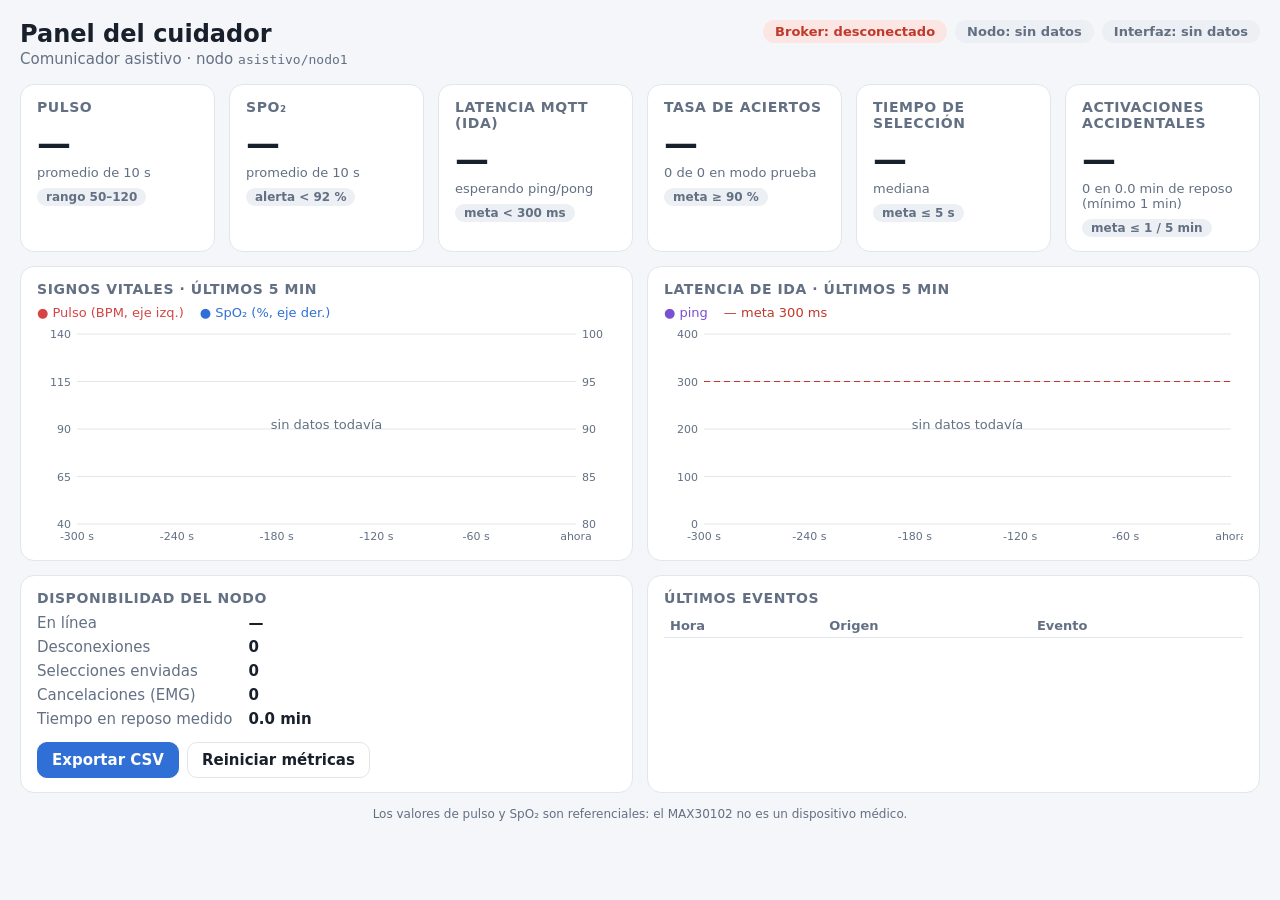
==== laptop/dashboard/index.html @ 08f50db5 "repo: dashboard dentro de laptop/ y README al día - dashboard/ pasa a laptop/dashboard/, junto a la " ====
<!doctype html>
<html lang="es">
<head>
  <meta charset="utf-8">
  <meta name="viewport" content="width=device-width, initial-scale=1">
  <title>Panel del cuidador</title>
  <link rel="stylesheet" href="dashboard.css">
</head>
<body>
  <header class="cabecera">
    <div>
      <h1>Panel del cuidador</h1>
      <p class="sub">Comunicador asistivo · nodo <code id="nombre-nodo"></code></p>
    </div>
    <div class="estados">
      <span id="p-broker" class="pastilla mal">Broker: desconectado</span>
      <span id="p-nodo" class="pastilla">Nodo: sin datos</span>
      <span id="p-interfaz" class="pastilla">Interfaz: sin datos</span>
      <span id="p-luz" class="pastilla oculto">Luz: —</span>
    </div>
  </header>

  <div id="alerta" class="alerta oculto" role="alert"></div>

  <section class="kpis">
    <article class="kpi" id="k-bpm">
      <h2>Pulso</h2><p class="valor">—</p><p class="detalle">promedio de 10 s</p><span class="meta"></span>
    </article>
    <article class="kpi" id="k-spo2">
      <h2>SpO₂</h2><p class="valor">—</p><p class="detalle">promedio de 10 s</p><span class="meta"></span>
    </article>
    <article class="kpi" id="k-latencia">
      <h2>Latencia MQTT (ida)</h2><p class="valor">—</p><p class="detalle">mediana de los últimos 30 ping</p><span class="meta"></span>
    </article>
    <article class="kpi" id="k-aciertos">
      <h2>Tasa de aciertos</h2><p class="valor">—</p><p class="detalle">selecciones en modo prueba</p><span class="meta"></span>
    </article>
    <article class="kpi" id="k-tsel">
      <h2>Tiempo de selección</h2><p class="valor">—</p><p class="detalle">mediana</p><span class="meta"></span>
    </article>
    <article class="kpi" id="k-accidentales">
      <h2>Activaciones accidentales</h2><p class="valor">—</p><p class="detalle">por cada 5 min en reposo</p><span class="meta"></span>
    </article>
  </section>

  <section class="graficos">
    <article class="tarjeta">
      <h2>Signos vitales · últimos 5 min</h2>
      <div class="leyenda"><span class="c-bpm">● Pulso (BPM, eje izq.)</span><span class="c-spo2">● SpO₂ (%, eje der.)</span></div>
      <canvas id="g-vitales"></canvas>
    </article>
    <article class="tarjeta">
      <h2>Latencia de ida · últimos 5 min</h2>
      <div class="leyenda"><span class="c-lat">● ping</span><span class="c-meta">— meta 300 ms</span></div>
      <canvas id="g-latencia"></canvas>
    </article>
  </section>

  <section class="tablas">
    <article class="tarjeta">
      <h2>Disponibilidad del nodo</h2>
      <dl class="datos">
        <dt>En línea</dt><dd id="d-disponibilidad">—</dd>
        <dt>Desconexiones</dt><dd id="d-caidas">0</dd>
        <dt>Selecciones enviadas</dt><dd id="d-enviadas">0</dd>
        <dt>Cancelaciones (EMG)</dt><dd id="d-cancelaciones">0</dd>
        <dt>Tiempo en reposo medido</dt><dd id="d-reposo">0 min</dd>
      </dl>
      <div class="botones">
        <button id="b-csv">Exportar CSV</button>
        <button id="b-reiniciar" class="secundario">Reiniciar métricas</button>
      </div>
    </article>
    <article class="tarjeta registro">
      <h2>Últimos eventos</h2>
      <table>
        <thead><tr><th>Hora</th><th>Origen</th><th>Evento</th></tr></thead>
        <tbody id="t-eventos"></tbody>
      </table>
    </article>
  </section>

  <footer class="pie">Los valores de pulso y SpO₂ son referenciales: el MAX30102 no es un dispositivo médico.</footer>

  <script src="../web/config.js"></script>
  <script src="../web/mqtt-ws.js"></script>
  <script src="graficos.js"></script>
  <script src="dashboard.js"></script>
</body>
</html>
---- laptop/dashboard/dashboard.css ----
:root {
  --fondo: #f4f6f9;
  --tarjeta: #ffffff;
  --texto: #18202b;
  --tenue: #637083;
  --linea: #e1e6ed;
  --bien: #1e8e4f;
  --bien-fondo: #e3f5ea;
  --mal: #c0392b;
  --mal-fondo: #fbe6e3;
  --neutro-fondo: #eceff3;
  --bpm: #d64545;
  --spo2: #2f6fd6;
  --lat: #7a4fd0;
}
@media (prefers-color-scheme: dark) {
  :root {
    --fondo: #0f141a; --tarjeta: #18202a; --texto: #e8edf3; --tenue: #93a1b3; --linea: #2a3542;
    --bien: #5fd394; --bien-fondo: #173326; --mal: #ff8a7a; --mal-fondo: #3d1d1a; --neutro-fondo: #222c38;
    --bpm: #ff7676; --spo2: #6ea2ff; --lat: #b18cff;
  }
}
* { box-sizing: border-box; }
body {
  margin: 0; padding: 20px; background: var(--fondo); color: var(--texto);
  font-family: "Inter", "Noto Sans", system-ui, sans-serif; font-size: 15px;
}
h1 { margin: 0; font-size: 24px; }
h2 { margin: 0 0 8px; font-size: 14px; font-weight: 600; color: var(--tenue); text-transform: uppercase; letter-spacing: .04em; }
.sub { margin: 2px 0 0; color: var(--tenue); }
code { font-size: 13px; }
.oculto { display: none !important; }

.cabecera { display: flex; justify-content: space-between; align-items: flex-start; gap: 16px; flex-wrap: wrap; margin-bottom: 16px; }
.estados { display: flex; gap: 8px; flex-wrap: wrap; }
.pastilla { padding: 4px 12px; border-radius: 999px; background: var(--neutro-fondo); color: var(--tenue); font-size: 13px; font-weight: 600; }
.pastilla.bien { background: var(--bien-fondo); color: var(--bien); }
.pastilla.mal { background: var(--mal-fondo); color: var(--mal); }

.alerta { margin-bottom: 16px; padding: 14px 18px; border-radius: 12px; background: var(--mal); color: #fff; font-size: 18px; font-weight: 700; }

.kpis { display: grid; grid-template-columns: repeat(auto-fit, minmax(190px, 1fr)); gap: 14px; margin-bottom: 14px; }
.kpi { position: relative; background: var(--tarjeta); border: 1px solid var(--linea); border-radius: 14px; padding: 14px 16px; }
.kpi .valor { margin: 2px 0; font-size: 34px; font-weight: 700; font-variant-numeric: tabular-nums; }
.kpi .valor small { font-size: 16px; font-weight: 600; color: var(--tenue); }
.kpi .detalle { margin: 0; color: var(--tenue); font-size: 13px; }
.kpi .meta { display: inline-block; margin-top: 8px; padding: 2px 9px; border-radius: 999px; font-size: 12px; font-weight: 600; background: var(--neutro-fondo); color: var(--tenue); }
.kpi .meta.bien { background: var(--bien-fondo); color: var(--bien); }
.kpi .meta.mal { background: var(--mal-fondo); color: var(--mal); }
.kpi.alerta-kpi { border-color: var(--mal); box-shadow: 0 0 0 2px var(--mal) inset; }

.graficos, .tablas { display: grid; grid-template-columns: repeat(auto-fit, minmax(380px, 1fr)); gap: 14px; margin-bottom: 14px; }
.tarjeta { background: var(--tarjeta); border: 1px solid var(--linea); border-radius: 14px; padding: 14px 16px; min-width: 0; }
canvas { width: 100%; height: 220px; display: block; }
.leyenda { display: flex; gap: 16px; font-size: 13px; color: var(--tenue); margin-bottom: 6px; }
.c-bpm { color: var(--bpm); } .c-spo2 { color: var(--spo2); } .c-lat { color: var(--lat); } .c-meta { color: var(--mal); }

.datos { display: grid; grid-template-columns: auto 1fr; gap: 6px 16px; margin: 0 0 14px; }
.datos dt { color: var(--tenue); }
.datos dd { margin: 0; font-weight: 600; font-variant-numeric: tabular-nums; }
.botones { display: flex; gap: 8px; flex-wrap: wrap; }
button { font: inherit; font-weight: 600; padding: 8px 14px; border-radius: 10px; border: 1px solid var(--spo2); background: var(--spo2); color: #fff; cursor: pointer; }
button.secundario { background: transparent; color: var(--texto); border-color: var(--linea); }

.registro { max-height: 330px; overflow: auto; }
table { width: 100%; border-collapse: collapse; font-size: 13px; }
th { text-align: left; color: var(--tenue); font-weight: 600; border-bottom: 1px solid var(--linea); padding: 4px 6px; position: sticky; top: 0; background: var(--tarjeta); }
td { border-bottom: 1px solid var(--linea); padding: 4px 6px; font-variant-numeric: tabular-nums; }
.pie { color: var(--tenue); font-size: 12px; text-align: center; margin-top: 6px; }

@media (max-width: 520px) {
  body { padding: 12px; }
  .graficos, .tablas { grid-template-columns: 1fr; }
}
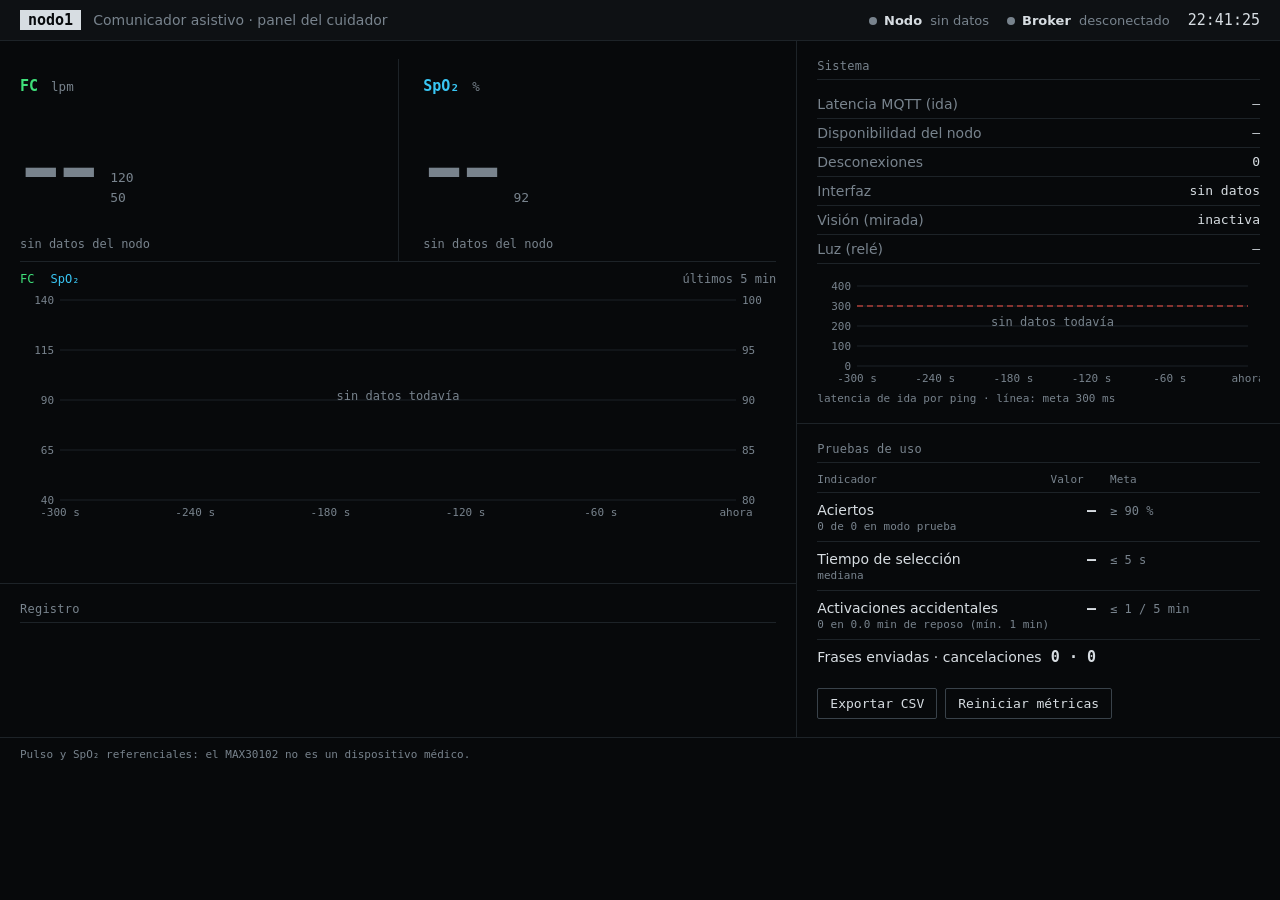
==== commit af049fd5: "Merge paso6-interfaz-dashboard: mirada.py de Angel sobre la estructura nueva - Se usa laptop/vision/" ====
--- a/laptop/dashboard/index.html
+++ b/laptop/dashboard/index.html
@@ -7,80 +7,80 @@
   <link rel="stylesheet" href="dashboard.css">
 </head>
 <body>
-  <header class="cabecera">
-    <div>
-      <h1>Panel del cuidador</h1>
-      <p class="sub">Comunicador asistivo · nodo <code id="nombre-nodo"></code></p>
+  <header class="barra">
+    <div class="marca">
+      <span class="cama" id="nombre-nodo">nodo1</span>
+      <span class="titulo">Comunicador asistivo · panel del cuidador</span>
     </div>
     <div class="estados">
-      <span id="p-broker" class="pastilla mal">Broker: desconectado</span>
-      <span id="p-nodo" class="pastilla">Nodo: sin datos</span>
-      <span id="p-interfaz" class="pastilla">Interfaz: sin datos</span>
-      <span id="p-luz" class="pastilla oculto">Luz: —</span>
+      <span id="s-nodo" class="estado"><i></i><b>Nodo</b> sin datos</span>
+      <span id="s-broker" class="estado"><i></i><b>Broker</b> desconectado</span>
+      <span id="s-reloj" class="reloj">--:--:--</span>
     </div>
   </header>
 
-  <div id="alerta" class="alerta oculto" role="alert"></div>
+  <div id="alerta" class="alarma oculto" role="alert"></div>
 
-  <section class="kpis">
-    <article class="kpi" id="k-bpm">
-      <h2>Pulso</h2><p class="valor">—</p><p class="detalle">promedio de 10 s</p><span class="meta"></span>
-    </article>
-    <article class="kpi" id="k-spo2">
-      <h2>SpO₂</h2><p class="valor">—</p><p class="detalle">promedio de 10 s</p><span class="meta"></span>
-    </article>
-    <article class="kpi" id="k-latencia">
-      <h2>Latencia MQTT (ida)</h2><p class="valor">—</p><p class="detalle">mediana de los últimos 30 ping</p><span class="meta"></span>
-    </article>
-    <article class="kpi" id="k-aciertos">
-      <h2>Tasa de aciertos</h2><p class="valor">—</p><p class="detalle">selecciones en modo prueba</p><span class="meta"></span>
-    </article>
-    <article class="kpi" id="k-tsel">
-      <h2>Tiempo de selección</h2><p class="valor">—</p><p class="detalle">mediana</p><span class="meta"></span>
-    </article>
-    <article class="kpi" id="k-accidentales">
-      <h2>Activaciones accidentales</h2><p class="valor">—</p><p class="detalle">por cada 5 min en reposo</p><span class="meta"></span>
-    </article>
-  </section>
+  <main class="rejilla">
+    <section class="monitor" aria-label="Signos vitales">
+      <div class="param fc" id="p-bpm">
+        <div class="etq">FC <small>lpm</small></div>
+        <div class="num" id="v-bpm">--</div>
+        <div class="lim" id="l-bpm"></div>
+        <div class="pie-param" id="d-bpm">promedio de 10 s</div>
+      </div>
+      <div class="param spo2" id="p-spo2">
+        <div class="etq">SpO₂ <small>%</small></div>
+        <div class="num" id="v-spo2">--</div>
+        <div class="lim" id="l-spo2"></div>
+        <div class="pie-param" id="d-spo2">promedio de 10 s</div>
+      </div>
+      <div class="traza">
+        <div class="traza-cab"><span class="c-fc">FC</span><span class="c-spo2">SpO₂</span><span>últimos 5 min</span></div>
+        <canvas id="g-vitales"></canvas>
+      </div>
+    </section>
 
-  <section class="graficos">
-    <article class="tarjeta">
-      <h2>Signos vitales · últimos 5 min</h2>
-      <div class="leyenda"><span class="c-bpm">● Pulso (BPM, eje izq.)</span><span class="c-spo2">● SpO₂ (%, eje der.)</span></div>
-      <canvas id="g-vitales"></canvas>
-    </article>
-    <article class="tarjeta">
-      <h2>Latencia de ida · últimos 5 min</h2>
-      <div class="leyenda"><span class="c-lat">● ping</span><span class="c-meta">— meta 300 ms</span></div>
-      <canvas id="g-latencia"></canvas>
-    </article>
-  </section>
+    <aside class="lateral">
+      <section>
+        <h2>Sistema</h2>
+        <dl class="ficha">
+          <dt>Latencia MQTT (ida)</dt><dd id="m-latencia">—</dd>
+          <dt>Disponibilidad del nodo</dt><dd id="m-disp">—</dd>
+          <dt>Desconexiones</dt><dd id="m-caidas">0</dd>
+          <dt>Interfaz</dt><dd id="m-modo">—</dd>
+          <dt>Visión (mirada)</dt><dd id="m-vision">—</dd>
+          <dt>Luz (relé)</dt><dd id="m-luz">—</dd>
+        </dl>
+        <canvas id="g-latencia"></canvas>
+        <p class="leyenda-lat">latencia de ida por ping · línea: meta 300 ms</p>
+      </section>
 
-  <section class="tablas">
-    <article class="tarjeta">
-      <h2>Disponibilidad del nodo</h2>
-      <dl class="datos">
-        <dt>En línea</dt><dd id="d-disponibilidad">—</dd>
-        <dt>Desconexiones</dt><dd id="d-caidas">0</dd>
-        <dt>Selecciones enviadas</dt><dd id="d-enviadas">0</dd>
-        <dt>Cancelaciones (EMG)</dt><dd id="d-cancelaciones">0</dd>
-        <dt>Tiempo en reposo medido</dt><dd id="d-reposo">0 min</dd>
-      </dl>
-      <div class="botones">
-        <button id="b-csv">Exportar CSV</button>
-        <button id="b-reiniciar" class="secundario">Reiniciar métricas</button>
-      </div>
-    </article>
-    <article class="tarjeta registro">
-      <h2>Últimos eventos</h2>
-      <table>
-        <thead><tr><th>Hora</th><th>Origen</th><th>Evento</th></tr></thead>
-        <tbody id="t-eventos"></tbody>
-      </table>
-    </article>
-  </section>
+      <section>
+        <h2>Pruebas de uso</h2>
+        <table class="metas">
+          <thead><tr><th>Indicador</th><th>Valor</th><th>Meta</th><th></th></tr></thead>
+          <tbody>
+            <tr id="r-aciertos"><td>Aciertos <span class="det"></span></td><td class="val">—</td><td>≥ 90 %</td><td class="ok"></td></tr>
+            <tr id="r-tsel"><td>Tiempo de selección <span class="det"></span></td><td class="val">—</td><td>≤ 5 s</td><td class="ok"></td></tr>
+            <tr id="r-accidentales"><td>Activaciones accidentales <span class="det"></span></td><td class="val">—</td><td>≤ 1 / 5 min</td><td class="ok"></td></tr>
+            <tr id="r-enviadas"><td>Frases enviadas · cancelaciones</td><td class="val">0 · 0</td><td></td><td></td></tr>
+          </tbody>
+        </table>
+        <div class="acciones">
+          <button id="b-csv">Exportar CSV</button>
+          <button id="b-reiniciar">Reiniciar métricas</button>
+        </div>
+      </section>
+    </aside>
 
-  <footer class="pie">Los valores de pulso y SpO₂ son referenciales: el MAX30102 no es un dispositivo médico.</footer>
+    <section class="registro">
+      <h2>Registro</h2>
+      <pre id="t-eventos"></pre>
+    </section>
+  </main>
+
+  <footer class="nota">Pulso y SpO₂ referenciales: el MAX30102 no es un dispositivo médico.</footer>
 
   <script src="../web/config.js"></script>
   <script src="../web/mqtt-ws.js"></script>
--- a/laptop/dashboard/dashboard.css
+++ b/laptop/dashboard/dashboard.css
@@ -1,74 +1,135 @@
+/* Panel del cuidador con el aspecto de un monitor de paciente: fondo negro, FC en verde,
+   SpO₂ en cian, alarmas en rojo/ámbar; la parte técnica como ficha, tabla y log. */
 :root {
-  --fondo: #f4f6f9;
-  --tarjeta: #ffffff;
-  --texto: #18202b;
-  --tenue: #637083;
-  --linea: #e1e6ed;
-  --bien: #1e8e4f;
-  --bien-fondo: #e3f5ea;
-  --mal: #c0392b;
-  --mal-fondo: #fbe6e3;
-  --neutro-fondo: #eceff3;
-  --bpm: #d64545;
-  --spo2: #2f6fd6;
-  --lat: #7a4fd0;
-}
-@media (prefers-color-scheme: dark) {
-  :root {
-    --fondo: #0f141a; --tarjeta: #18202a; --texto: #e8edf3; --tenue: #93a1b3; --linea: #2a3542;
-    --bien: #5fd394; --bien-fondo: #173326; --mal: #ff8a7a; --mal-fondo: #3d1d1a; --neutro-fondo: #222c38;
-    --bpm: #ff7676; --spo2: #6ea2ff; --lat: #b18cff;
-  }
+  --fondo: #07090b;
+  --panel: #0e1114;
+  --linea: #1d2328;
+  --texto: #d7dde2;
+  --tenue: #78838d;
+  --fc: #3fe07a;
+  --spo2: #39c6f4;
+  --lat: #c9a7ff;
+  --mal: #ff5247;
+  --ambar: #ffb23e;
+  --bien: #3fe07a;
+  --mono: "JetBrainsMono NFM", "JetBrains Mono", "DejaVu Sans Mono", monospace;
+  --sans: "Inter", "Noto Sans", system-ui, sans-serif;
+  /* graficos.js lee estas dos */
+  --bpm: var(--fc);
 }
 * { box-sizing: border-box; }
-body {
-  margin: 0; padding: 20px; background: var(--fondo); color: var(--texto);
-  font-family: "Inter", "Noto Sans", system-ui, sans-serif; font-size: 15px;
+html { background: var(--fondo); }
+body { margin: 0; color: var(--texto); font-family: var(--sans); font-size: 14px; background: var(--fondo); }
+.oculto { display: none !important; }
+h2 {
+  margin: 0 0 10px; padding-bottom: 6px; border-bottom: 1px solid var(--linea);
+  font: 500 12px var(--mono); color: var(--tenue); letter-spacing: .02em;
 }
-h1 { margin: 0; font-size: 24px; }
-h2 { margin: 0 0 8px; font-size: 14px; font-weight: 600; color: var(--tenue); text-transform: uppercase; letter-spacing: .04em; }
-.sub { margin: 2px 0 0; color: var(--tenue); }
-code { font-size: 13px; }
-.oculto { display: none !important; }
 
-.cabecera { display: flex; justify-content: space-between; align-items: flex-start; gap: 16px; flex-wrap: wrap; margin-bottom: 16px; }
-.estados { display: flex; gap: 8px; flex-wrap: wrap; }
-.pastilla { padding: 4px 12px; border-radius: 999px; background: var(--neutro-fondo); color: var(--tenue); font-size: 13px; font-weight: 600; }
-.pastilla.bien { background: var(--bien-fondo); color: var(--bien); }
-.pastilla.mal { background: var(--mal-fondo); color: var(--mal); }
+/* ---- barra superior ---- */
+.barra {
+  display: flex; justify-content: space-between; align-items: center; gap: 16px; flex-wrap: wrap;
+  padding: 10px 20px; border-bottom: 1px solid var(--linea); background: var(--panel);
+}
+.marca { display: flex; align-items: baseline; gap: 12px; }
+.cama { font: 700 15px var(--mono); color: var(--fondo); background: var(--texto); padding: 1px 8px; }
+.titulo { color: var(--tenue); }
+.estados { display: flex; align-items: center; gap: 18px; font-size: 13px; color: var(--tenue); }
+.estado b { color: var(--texto); font-weight: 600; margin-right: 4px; }
+.estado i { display: inline-block; width: 8px; height: 8px; border-radius: 50%; background: var(--tenue); margin-right: 7px; }
+.estado.bien i { background: var(--bien); box-shadow: 0 0 6px var(--bien); }
+.estado.mal i { background: var(--mal); }
+.estado.mal { color: var(--mal); }
+.reloj { font: 500 15px var(--mono); color: var(--texto); }
 
-.alerta { margin-bottom: 16px; padding: 14px 18px; border-radius: 12px; background: var(--mal); color: #fff; font-size: 18px; font-weight: 700; }
+.alarma {
+  padding: 10px 20px; font: 700 16px var(--sans); color: #fff; background: var(--mal);
+  animation: alarma 1s steps(2) infinite;
+}
+@keyframes alarma { 50% { background: #8f1d17; } }
 
-.kpis { display: grid; grid-template-columns: repeat(auto-fit, minmax(190px, 1fr)); gap: 14px; margin-bottom: 14px; }
-.kpi { position: relative; background: var(--tarjeta); border: 1px solid var(--linea); border-radius: 14px; padding: 14px 16px; }
-.kpi .valor { margin: 2px 0; font-size: 34px; font-weight: 700; font-variant-numeric: tabular-nums; }
-.kpi .valor small { font-size: 16px; font-weight: 600; color: var(--tenue); }
-.kpi .detalle { margin: 0; color: var(--tenue); font-size: 13px; }
-.kpi .meta { display: inline-block; margin-top: 8px; padding: 2px 9px; border-radius: 999px; font-size: 12px; font-weight: 600; background: var(--neutro-fondo); color: var(--tenue); }
-.kpi .meta.bien { background: var(--bien-fondo); color: var(--bien); }
-.kpi .meta.mal { background: var(--mal-fondo); color: var(--mal); }
-.kpi.alerta-kpi { border-color: var(--mal); box-shadow: 0 0 0 2px var(--mal) inset; }
+/* ---- distribución ---- */
+.rejilla {
+  display: grid; gap: 1px; background: var(--linea);
+  grid-template-columns: minmax(0, 1.65fr) minmax(320px, 1fr);
+  grid-template-areas: "monitor lateral" "registro lateral";
+}
+.monitor { grid-area: monitor; }
+.lateral { grid-area: lateral; }
+.registro { grid-area: registro; }
+.monitor, .lateral > section, .registro { background: var(--fondo); padding: 18px 20px; }
+.lateral { display: flex; flex-direction: column; gap: 1px; background: var(--linea); }
+.lateral > section:last-child { flex: 1; }
 
-.graficos, .tablas { display: grid; grid-template-columns: repeat(auto-fit, minmax(380px, 1fr)); gap: 14px; margin-bottom: 14px; }
-.tarjeta { background: var(--tarjeta); border: 1px solid var(--linea); border-radius: 14px; padding: 14px 16px; min-width: 0; }
-canvas { width: 100%; height: 220px; display: block; }
-.leyenda { display: flex; gap: 16px; font-size: 13px; color: var(--tenue); margin-bottom: 6px; }
-.c-bpm { color: var(--bpm); } .c-spo2 { color: var(--spo2); } .c-lat { color: var(--lat); } .c-meta { color: var(--mal); }
+/* ---- parámetros del monitor ---- */
+.rejilla > *, .lateral > section { min-width: 0; }
+.monitor { display: grid; grid-template-columns: 1fr 1fr; gap: 0; }
+.param { position: relative; display: grid; grid-template-columns: auto 1fr; column-gap: 14px; align-items: end; padding: 4px 0 10px; }
+.param.spo2 { border-left: 1px solid var(--linea); padding-left: 24px; }
+.param .etq { grid-column: 1 / -1; font: 600 15px var(--mono); }
+.param .etq small { font-weight: 400; color: var(--tenue); margin-left: 4px; }
+.param .num { font: 300 clamp(72px, 9vw, 132px)/0.95 var(--sans); font-variant-numeric: tabular-nums; letter-spacing: -0.03em; }
+.param .lim { font: 500 13px/1.5 var(--mono); color: var(--tenue); text-align: left; padding-bottom: 12px; }
+.param .pie-param { grid-column: 1 / -1; font: 12px var(--mono); color: var(--tenue); margin-top: 4px; }
+.fc .etq, .fc .num { color: var(--fc); }
+.spo2 .etq, .spo2 .num { color: var(--spo2); }
+.param.alarma-param .num { animation: alarma-num 1s steps(2) infinite; }
+@keyframes alarma-num { 50% { color: var(--mal); } }
+.param.sin-dato .num { color: var(--tenue); }
 
-.datos { display: grid; grid-template-columns: auto 1fr; gap: 6px 16px; margin: 0 0 14px; }
-.datos dt { color: var(--tenue); }
-.datos dd { margin: 0; font-weight: 600; font-variant-numeric: tabular-nums; }
-.botones { display: flex; gap: 8px; flex-wrap: wrap; }
-button { font: inherit; font-weight: 600; padding: 8px 14px; border-radius: 10px; border: 1px solid var(--spo2); background: var(--spo2); color: #fff; cursor: pointer; }
-button.secundario { background: transparent; color: var(--texto); border-color: var(--linea); }
+.traza { grid-column: 1 / -1; border-top: 1px solid var(--linea); padding-top: 10px; }
+.traza-cab { display: flex; gap: 16px; font: 12px var(--mono); color: var(--tenue); margin-bottom: 6px; }
+.traza-cab span:last-child { margin-left: auto; }
+.c-fc { color: var(--fc); } .c-spo2 { color: var(--spo2); }
+#g-vitales { width: 100%; height: 230px; display: block; }
 
-.registro { max-height: 330px; overflow: auto; }
-table { width: 100%; border-collapse: collapse; font-size: 13px; }
-th { text-align: left; color: var(--tenue); font-weight: 600; border-bottom: 1px solid var(--linea); padding: 4px 6px; position: sticky; top: 0; background: var(--tarjeta); }
-td { border-bottom: 1px solid var(--linea); padding: 4px 6px; font-variant-numeric: tabular-nums; }
-.pie { color: var(--tenue); font-size: 12px; text-align: center; margin-top: 6px; }
+/* ---- ficha y tabla ---- */
+.ficha { display: grid; grid-template-columns: 1fr auto; margin: 0 0 14px; }
+.ficha dt, .ficha dd { padding: 6px 0; border-bottom: 1px solid var(--linea); }
+.ficha dt { color: var(--tenue); }
+.ficha dd { margin: 0; padding-left: 12px; text-align: right; font: 500 13px var(--mono); }
+.ficha dd small { color: var(--tenue); font-weight: 400; }
+.ficha dd.mal { color: var(--mal); }
+#g-latencia { width: 100%; height: 110px; display: block; }
+.leyenda-lat { margin: 4px 0 0; font: 11px var(--mono); color: var(--tenue); }
 
+.metas { width: 100%; border-collapse: collapse; margin-bottom: 14px; }
+.metas th { text-align: left; font: 500 11px var(--mono); color: var(--tenue); padding: 0 0 6px; }
+.metas td { padding: 8px 0; border-top: 1px solid var(--linea); vertical-align: baseline; }
+.metas td:nth-child(2) { font: 600 15px var(--mono); text-align: right; padding-right: 14px; white-space: nowrap; }
+.metas td:nth-child(3) { font: 12px var(--mono); color: var(--tenue); white-space: nowrap; }
+.metas td.ok { font: 600 12px var(--mono); text-align: right; width: 70px; }
+.metas td.ok.si { color: var(--bien); }
+.metas td.ok.no { color: var(--mal); }
+.metas .det { display: block; font: 11px var(--mono); color: var(--tenue); margin-top: 2px; }
+.acciones { display: flex; gap: 8px; }
+button {
+  font: 500 13px var(--mono); padding: 7px 12px; cursor: pointer;
+  color: var(--texto); background: transparent; border: 1px solid #39424a; border-radius: 2px;
+}
+button:hover { border-color: var(--texto); }
+
+/* ---- registro ---- */
+#t-eventos {
+  margin: 0; max-height: 260px; overflow: auto; font: 12.5px/1.7 var(--mono); color: var(--texto); white-space: pre;
+}
+#t-eventos .o { color: var(--tenue); }
+#t-eventos .emg { color: var(--ambar); }
+#t-eventos .ok { color: var(--bien); }
+#t-eventos .mal { color: var(--mal); }
+
+.nota { padding: 10px 20px; font: 11px var(--mono); color: var(--tenue); border-top: 1px solid var(--linea); }
+
+@media (max-width: 900px) {
+  .rejilla { grid-template-columns: 1fr; grid-template-areas: "monitor" "lateral" "registro"; }
+}
 @media (max-width: 520px) {
-  body { padding: 12px; }
-  .graficos, .tablas { grid-template-columns: 1fr; }
+  .monitor { grid-template-columns: 1fr; }
+  .param.spo2 { border-left: 0; padding-left: 0; border-top: 1px solid var(--linea); padding-top: 12px; }
+  .ficha { grid-template-columns: 1fr; }
+  .ficha dt { border-bottom: 0; padding-bottom: 0; }
+  .ficha dd { text-align: left; padding-left: 0; }
+  .estados { gap: 12px; flex-wrap: wrap; }
+  .barra { padding: 10px 16px; }
+  .monitor, .lateral > section, .registro { padding: 14px 16px; }
 }
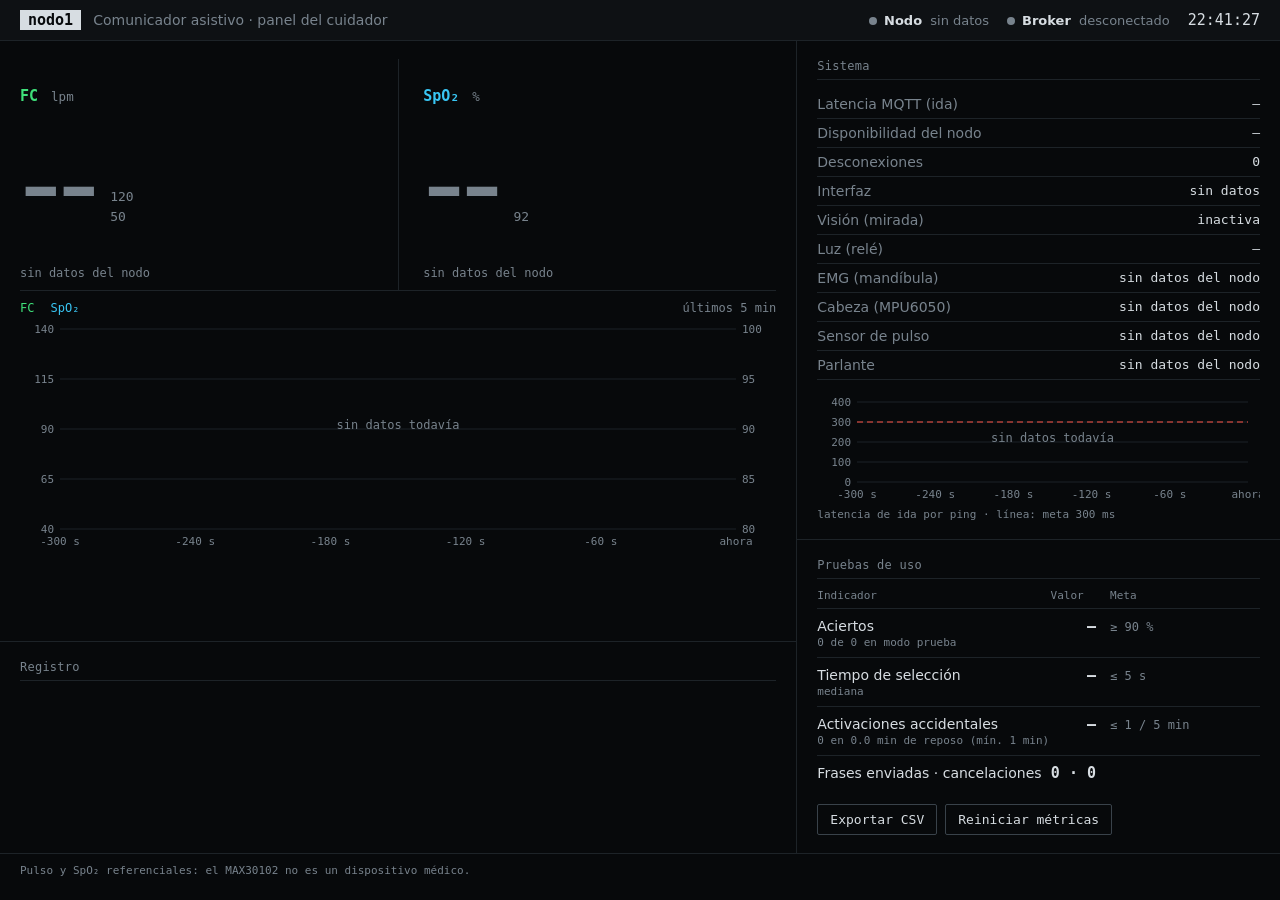
==== commit de741ac8: "firmware: nodo integrado (audio, EMG, cabeza, pulso, relé, buzzer) y prueba de conjunto - nodo_asist" ====
--- a/laptop/dashboard/index.html
+++ b/laptop/dashboard/index.html
@@ -51,6 +51,10 @@
           <dt>Interfaz</dt><dd id="m-modo">—</dd>
           <dt>Visión (mirada)</dt><dd id="m-vision">—</dd>
           <dt>Luz (relé)</dt><dd id="m-luz">—</dd>
+          <dt>EMG (mandíbula)</dt><dd id="m-emg">—</dd>
+          <dt>Cabeza (MPU6050)</dt><dd id="m-cabeza">—</dd>
+          <dt>Sensor de pulso</dt><dd id="m-pulso">—</dd>
+          <dt>Parlante</dt><dd id="m-parlante">—</dd>
         </dl>
         <canvas id="g-latencia"></canvas>
         <p class="leyenda-lat">latencia de ida por ping · línea: meta 300 ms</p>
